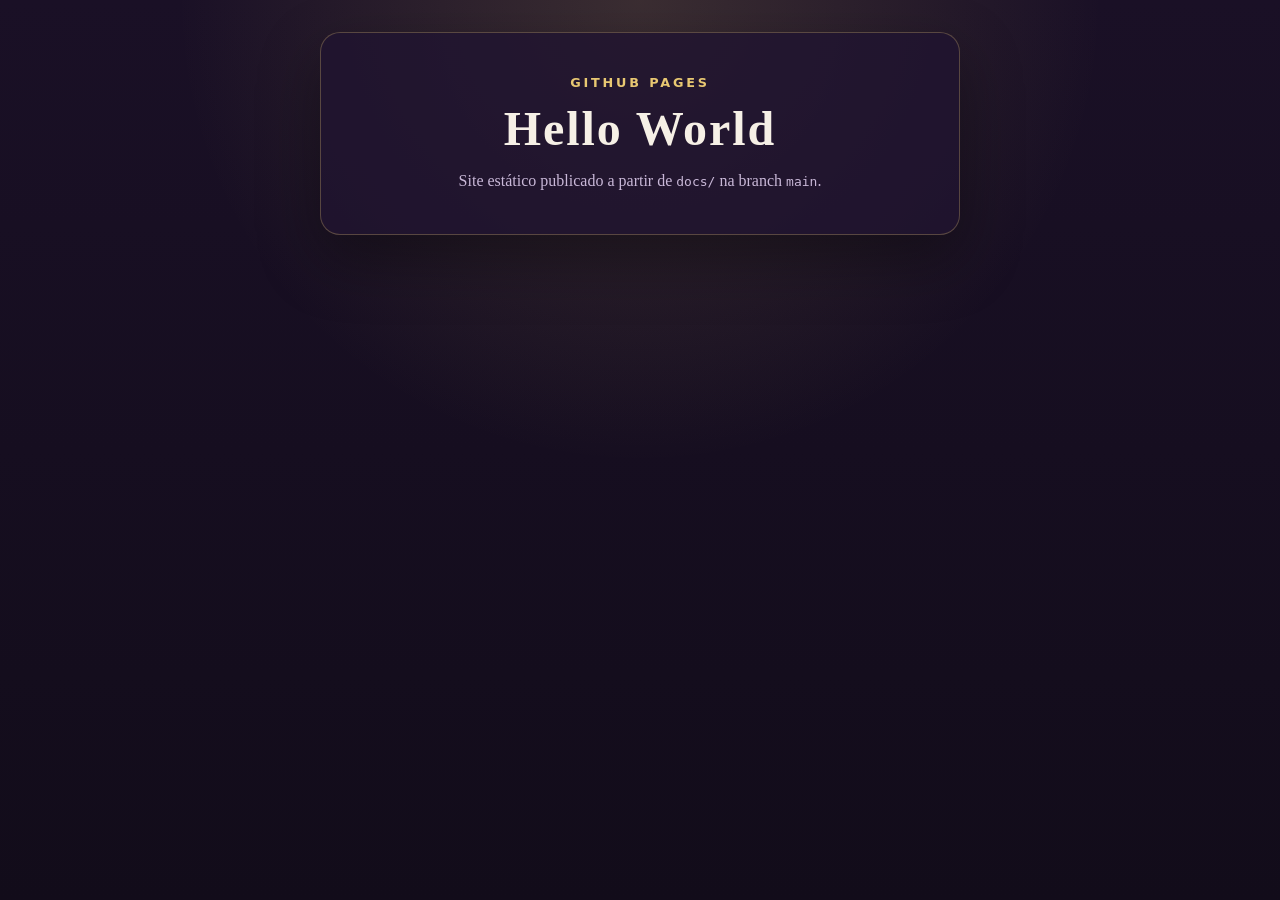
==== docs/index.html @ fb491522 "Add GitHub Pages hello world from docs/. Publish a static site from the docs folder so GitHub Pages " ====
<!DOCTYPE html>
<html lang="pt-BR">
  <head>
    <meta charset="utf-8" />
    <meta name="viewport" content="width=device-width, initial-scale=1" />
    <meta name="description" content="Hello World publicado no GitHub Pages." />
    <title>Hello World · Tarot</title>
    <link rel="stylesheet" href="styles.css" />
  </head>
  <body>
    <main>
      <p class="eyebrow">GitHub Pages</p>
      <h1>Hello World</h1>
      <p>Site estático publicado a partir de <code>docs/</code> na branch <code>main</code>.</p>
    </main>
  </body>
</html>
---- docs/styles.css ----
:root {
  color-scheme: dark;
  --bg: #120c1a;
  --bg-card: rgba(32, 20, 48, 0.82);
  --text: #f6f0e6;
  --muted: #c9b8d8;
  --accent: #e8c872;
  --line: rgba(232, 200, 114, 0.28);
}

* {
  box-sizing: border-box;
}

html,
body {
  margin: 0;
  min-height: 100%;
}

body {
  display: grid;
  place-items: center;
  padding: 2rem 1.25rem;
  font-family: Georgia, "Times New Roman", serif;
  color: var(--text);
  background:
    radial-gradient(circle at top, rgba(232, 200, 114, 0.16), transparent 42%),
    linear-gradient(180deg, #1a1026 0%, var(--bg) 100%);
}

main {
  width: min(40rem, 100%);
  padding: 2.5rem 2rem;
  text-align: center;
  background: var(--bg-card);
  border: 1px solid var(--line);
  border-radius: 1.25rem;
  box-shadow: 0 24px 60px rgba(0, 0, 0, 0.35);
}

p {
  margin: 0.75rem 0 0;
  color: var(--muted);
  line-height: 1.6;
}

h1 {
  margin: 0.5rem 0 0;
  font-size: clamp(2rem, 6vw, 3rem);
  letter-spacing: 0.04em;
}

.eyebrow {
  margin: 0;
  font-family: system-ui, sans-serif;
  font-size: 0.8rem;
  font-weight: 600;
  letter-spacing: 0.22em;
  text-transform: uppercase;
  color: var(--accent);
}

a {
  color: var(--accent);
}
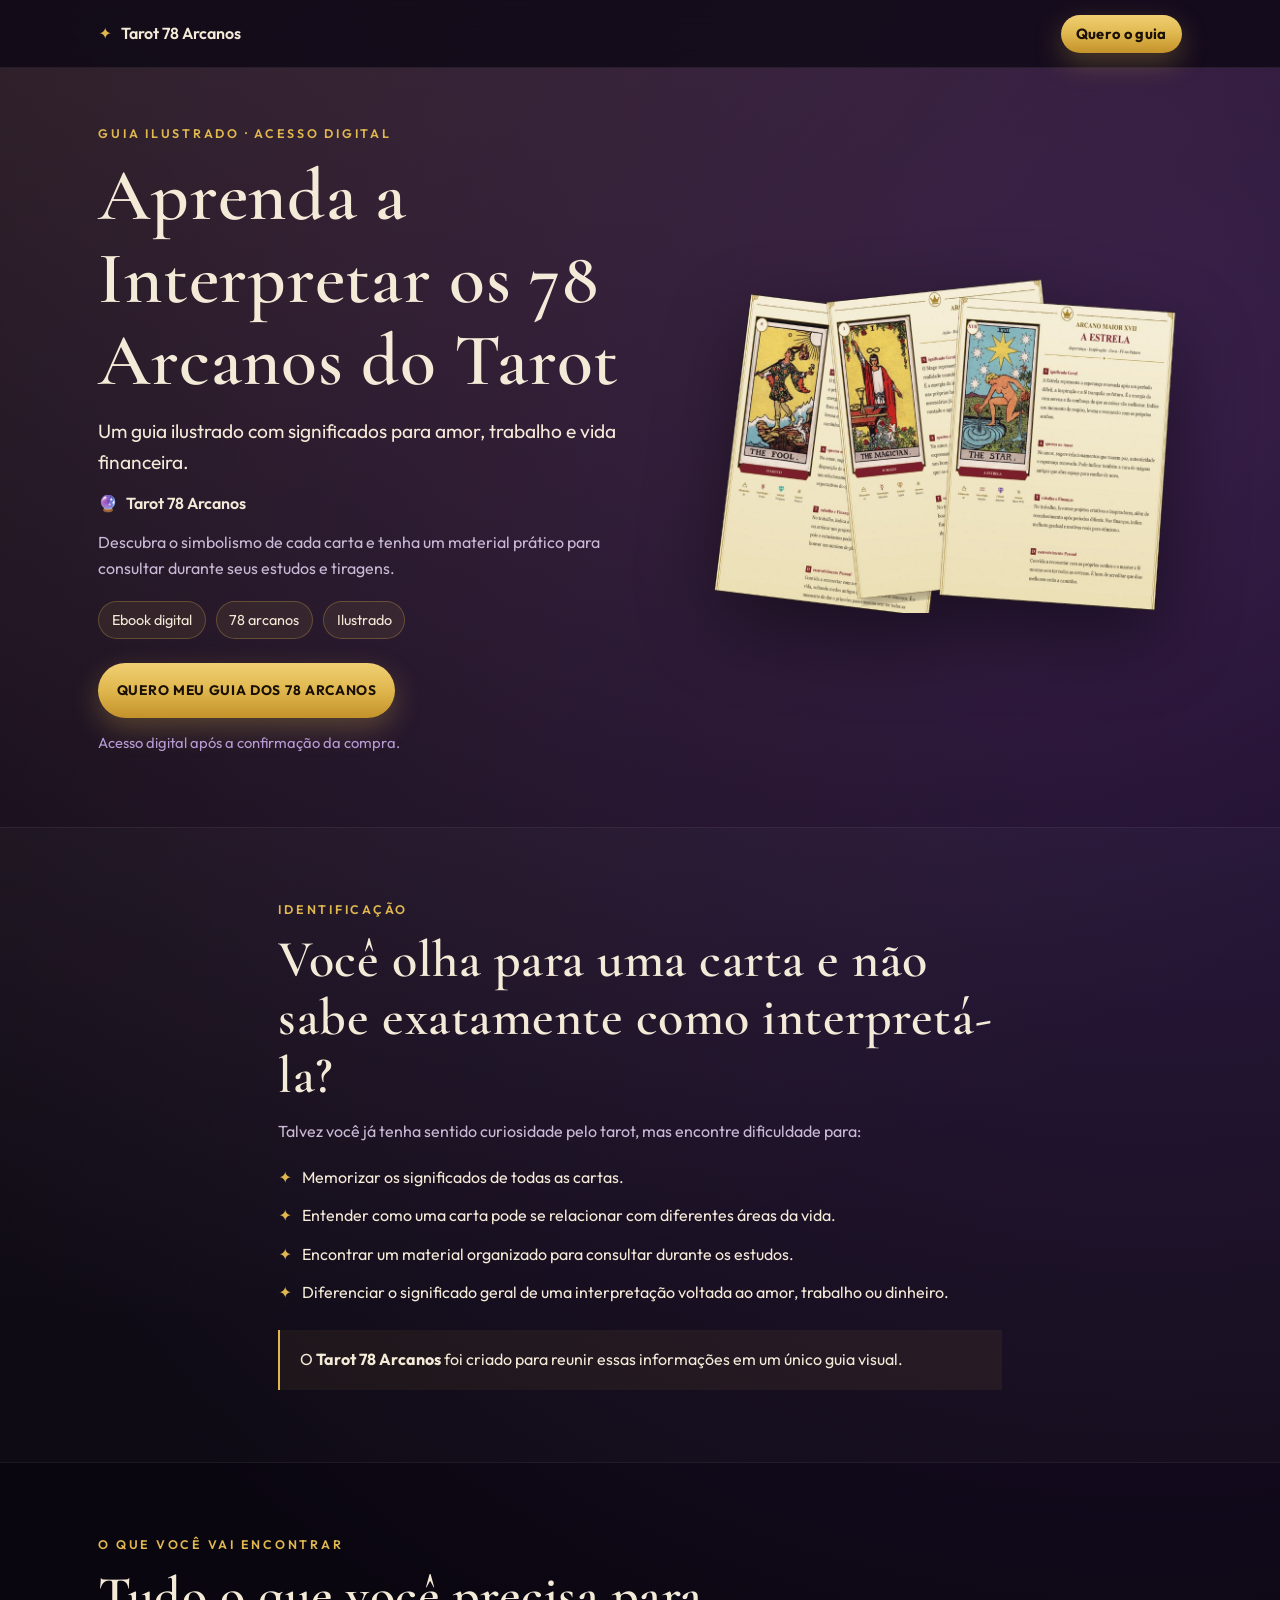
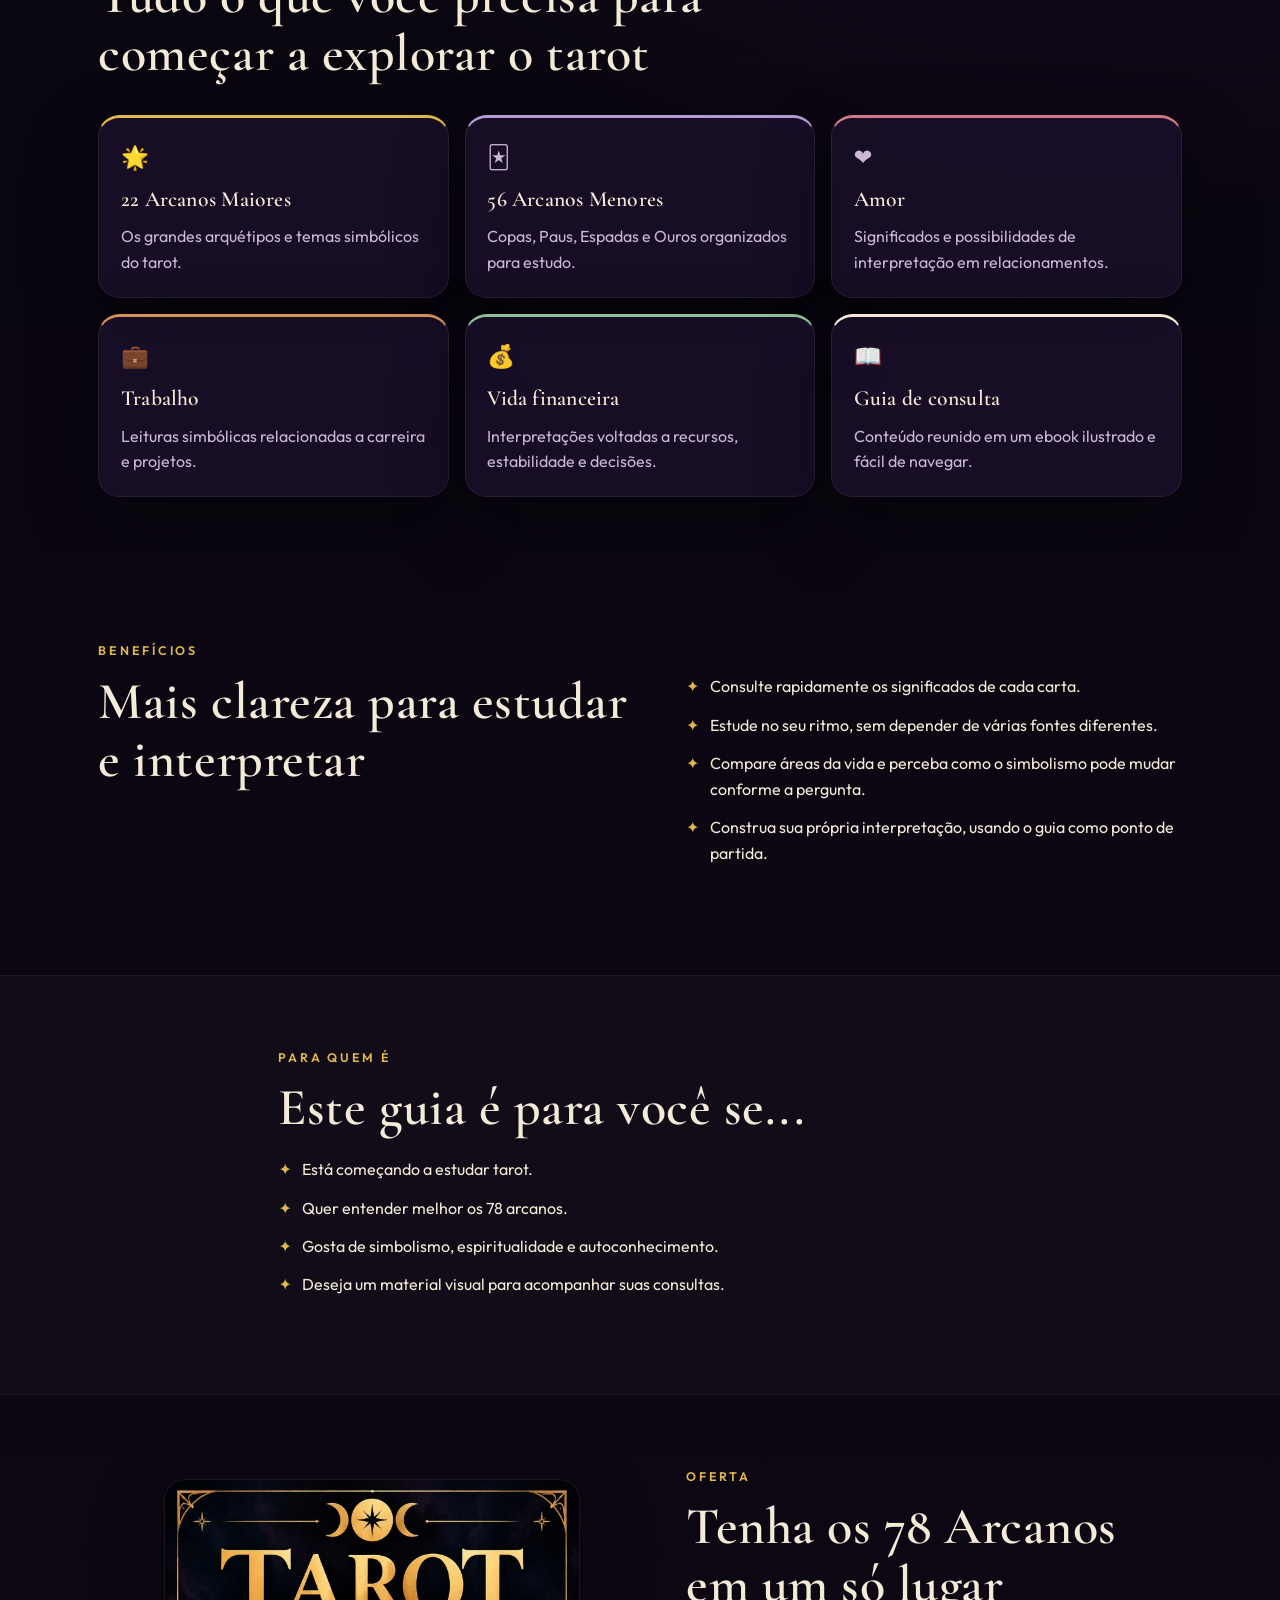
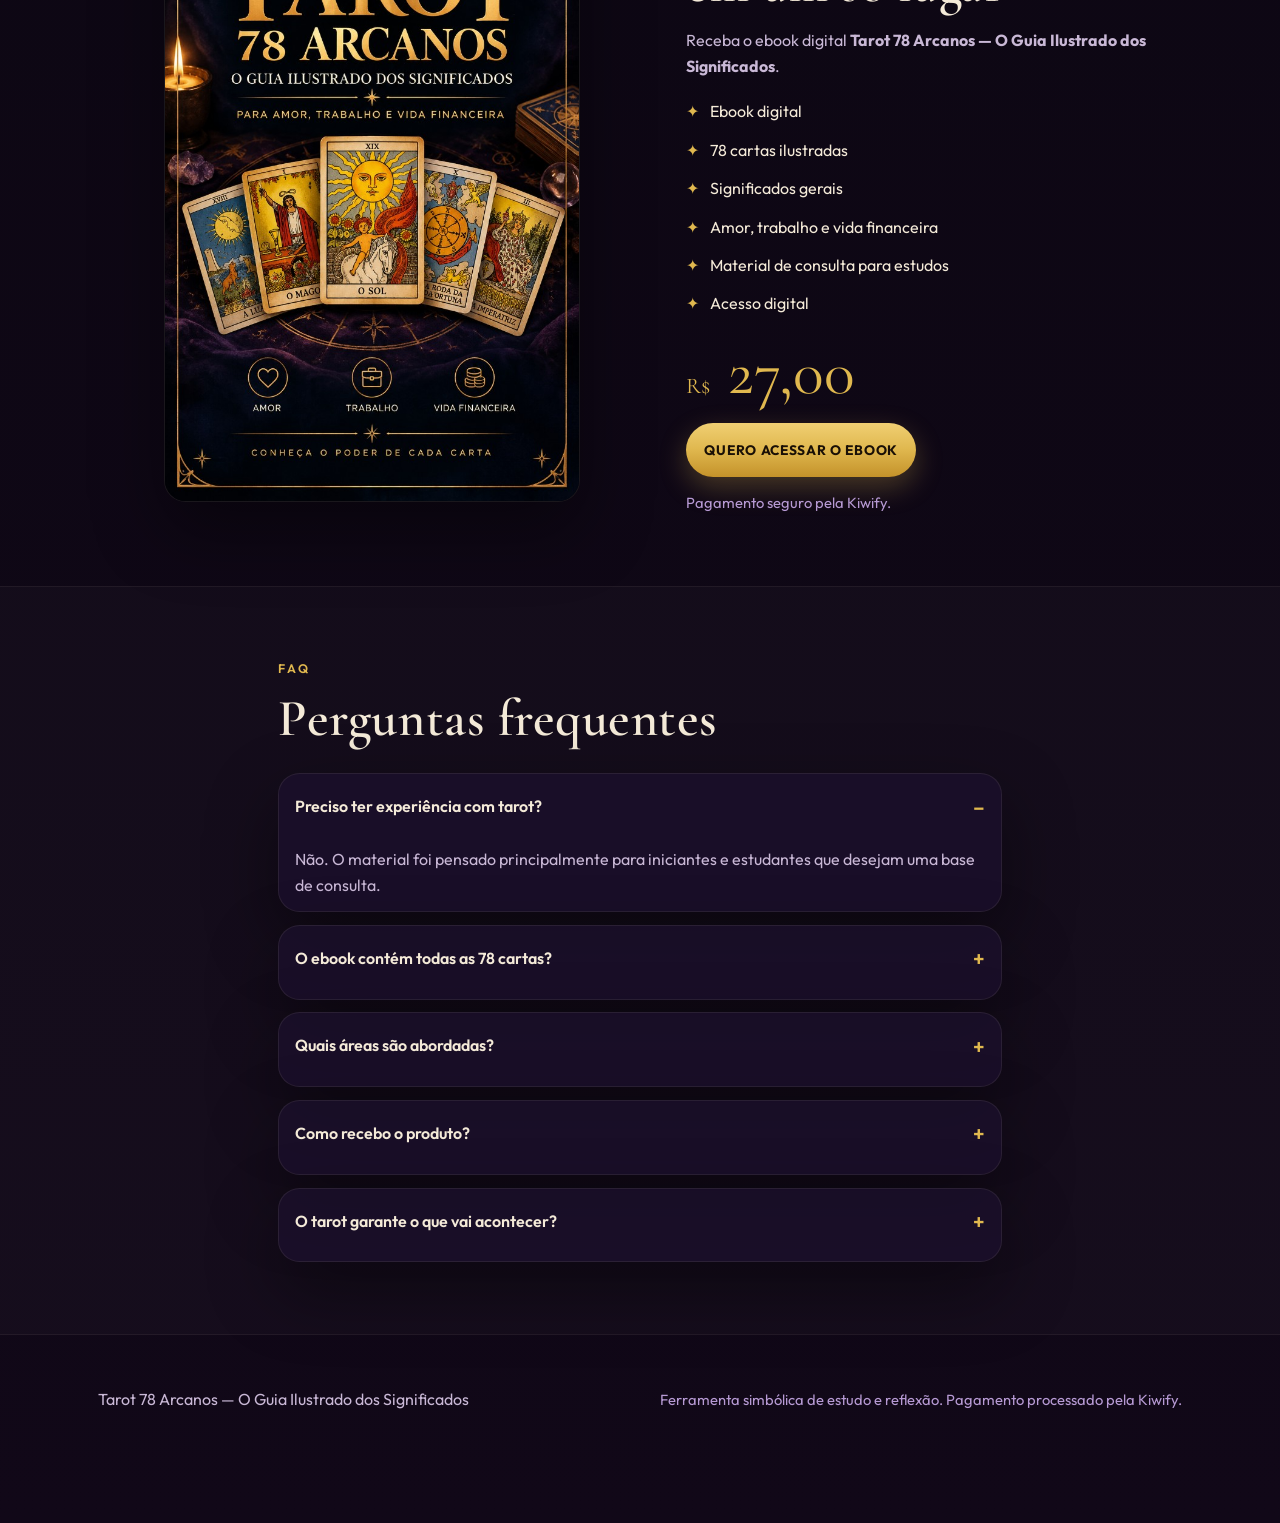
==== commit 15c1467a: "Add product photos, set the price to R$ 27,00, and wire Kiwify checkout. The landing now shows the g" ====
--- a/docs/index.html
+++ b/docs/index.html
@@ -3,15 +3,259 @@
   <head>
     <meta charset="utf-8" />
     <meta name="viewport" content="width=device-width, initial-scale=1" />
-    <meta name="description" content="Hello World publicado no GitHub Pages." />
-    <title>Hello World · Tarot</title>
+    <meta
+      name="description"
+      content="Ebook ilustrado Tarot 78 Arcanos: significados para amor, trabalho e vida financeira. Acesso digital após a compra."
+    />
+    <meta property="og:title" content="Tarot 78 Arcanos — O Guia Ilustrado dos Significados" />
+    <meta
+      property="og:description"
+      content="Aprenda a interpretar os 78 arcanos do tarot com um guia visual para amor, trabalho e vida financeira."
+    />
+    <meta property="og:type" content="website" />
+    <meta property="og:image" content="images/capa.jpg" />
+    <title>Tarot 78 Arcanos — O Guia Ilustrado dos Significados</title>
+    <link rel="icon" href="favicon.svg" type="image/svg+xml" />
+    <link rel="preconnect" href="https://fonts.googleapis.com" />
+    <link rel="preconnect" href="https://fonts.gstatic.com" crossorigin />
+    <link
+      href="https://fonts.googleapis.com/css2?family=Cormorant+Garamond:ital,wght@0,500;0,600;0,700;1,500&family=Outfit:wght@400;500;600;700&display=swap"
+      rel="stylesheet"
+    />
     <link rel="stylesheet" href="styles.css" />
   </head>
   <body>
-    <main>
-      <p class="eyebrow">GitHub Pages</p>
-      <h1>Hello World</h1>
-      <p>Site estático publicado a partir de <code>docs/</code> na branch <code>main</code>.</p>
+    <a class="skip-link" href="#conteudo">Pular para o conteúdo</a>
+
+    <header class="site-header">
+      <div class="wrap header-inner">
+        <a class="brand" href="#topo">
+          <span class="brand-mark" aria-hidden="true">✦</span>
+          Tarot 78 Arcanos
+        </a>
+        <a class="btn btn-sm" data-checkout href="https://pay.kiwify.com.br/nUuGYq7">Quero o guia</a>
+      </div>
+    </header>
+
+    <main id="conteudo">
+      <section class="hero" id="topo">
+        <div class="wrap hero-grid">
+          <div class="hero-copy">
+            <p class="eyebrow">Guia ilustrado · Acesso digital</p>
+            <h1>Aprenda a Interpretar os 78 Arcanos do Tarot</h1>
+            <p class="lede">
+              Um guia ilustrado com significados para amor, trabalho e vida financeira.
+            </p>
+            <p class="hero-kicker">
+              <span aria-hidden="true">🔮</span> Tarot 78 Arcanos
+            </p>
+            <p>
+              Descubra o simbolismo de cada carta e tenha um material prático para consultar
+              durante seus estudos e tiragens.
+            </p>
+            <ul class="chips" aria-label="O que está incluído">
+              <li>Ebook digital</li>
+              <li>78 arcanos</li>
+              <li>Ilustrado</li>
+            </ul>
+            <a class="btn btn-lg" data-checkout href="https://pay.kiwify.com.br/nUuGYq7">Quero meu guia dos 78 arcanos</a>
+            <p class="fine-print">Acesso digital após a confirmação da compra.</p>
+          </div>
+
+          <div class="hero-visual">
+            <img
+              class="hero-photo"
+              src="images/guia-cartas.png"
+              alt="Páginas do guia com O Louco, O Mago e A Estrela sobrepostas"
+              width="1024"
+              height="716"
+            />
+          </div>
+        </div>
+      </section>
+
+      <section class="section identify" id="identificacao">
+        <div class="wrap narrow">
+          <p class="eyebrow">Identificação</p>
+          <h2>Você olha para uma carta e não sabe exatamente como interpretá-la?</h2>
+          <p>
+            Talvez você já tenha sentido curiosidade pelo tarot, mas encontre dificuldade para:
+          </p>
+          <ul class="pain-list">
+            <li>Memorizar os significados de todas as cartas.</li>
+            <li>Entender como uma carta pode se relacionar com diferentes áreas da vida.</li>
+            <li>Encontrar um material organizado para consultar durante os estudos.</li>
+            <li>
+              Diferenciar o significado geral de uma interpretação voltada ao amor, trabalho ou
+              dinheiro.
+            </li>
+          </ul>
+          <p class="closing">
+            O <strong>Tarot 78 Arcanos</strong> foi criado para reunir essas informações em um
+            único guia visual.
+          </p>
+        </div>
+      </section>
+
+      <section class="section contents" id="conteudo-ebook">
+        <div class="wrap">
+          <div class="section-head">
+            <p class="eyebrow">O que você vai encontrar</p>
+            <h2>Tudo o que você precisa para começar a explorar o tarot</h2>
+          </div>
+          <div class="feature-grid">
+            <article class="feature gold">
+              <p class="feature-icon" aria-hidden="true">🌟</p>
+              <h3>22 Arcanos Maiores</h3>
+              <p>Os grandes arquétipos e temas simbólicos do tarot.</p>
+            </article>
+            <article class="feature violet">
+              <p class="feature-icon" aria-hidden="true">🃏</p>
+              <h3>56 Arcanos Menores</h3>
+              <p>Copas, Paus, Espadas e Ouros organizados para estudo.</p>
+            </article>
+            <article class="feature rose">
+              <p class="feature-icon" aria-hidden="true">❤️</p>
+              <h3>Amor</h3>
+              <p>Significados e possibilidades de interpretação em relacionamentos.</p>
+            </article>
+            <article class="feature copper">
+              <p class="feature-icon" aria-hidden="true">💼</p>
+              <h3>Trabalho</h3>
+              <p>Leituras simbólicas relacionadas a carreira e projetos.</p>
+            </article>
+            <article class="feature sage">
+              <p class="feature-icon" aria-hidden="true">💰</p>
+              <h3>Vida financeira</h3>
+              <p>Interpretações voltadas a recursos, estabilidade e decisões.</p>
+            </article>
+            <article class="feature ivory">
+              <p class="feature-icon" aria-hidden="true">📖</p>
+              <h3>Guia de consulta</h3>
+              <p>Conteúdo reunido em um ebook ilustrado e fácil de navegar.</p>
+            </article>
+          </div>
+        </div>
+      </section>
+
+      <section class="section benefits" id="beneficios">
+        <div class="wrap split">
+          <div>
+            <p class="eyebrow">Benefícios</p>
+            <h2>Mais clareza para estudar e interpretar</h2>
+          </div>
+          <ul class="benefit-list">
+            <li>Consulte rapidamente os significados de cada carta.</li>
+            <li>Estude no seu ritmo, sem depender de várias fontes diferentes.</li>
+            <li>
+              Compare áreas da vida e perceba como o simbolismo pode mudar conforme a pergunta.
+            </li>
+            <li>Construa sua própria interpretação, usando o guia como ponto de partida.</li>
+          </ul>
+        </div>
+      </section>
+
+      <section class="section audience" id="para-quem">
+        <div class="wrap narrow">
+          <p class="eyebrow">Para quem é</p>
+          <h2>Este guia é para você se...</h2>
+          <ul class="audience-list">
+            <li>Está começando a estudar tarot.</li>
+            <li>Quer entender melhor os 78 arcanos.</li>
+            <li>Gosta de simbolismo, espiritualidade e autoconhecimento.</li>
+            <li>Deseja um material visual para acompanhar suas consultas.</li>
+          </ul>
+        </div>
+      </section>
+
+      <section class="section offer" id="oferta">
+        <div class="wrap offer-grid">
+          <div class="cover">
+            <img
+              class="cover-photo"
+              src="images/capa.jpg"
+              alt="Capa do ebook Tarot 78 Arcanos — O Guia Ilustrado dos Significados"
+              width="682"
+              height="1024"
+            />
+          </div>
+          <div class="offer-copy">
+            <p class="eyebrow">Oferta</p>
+            <h2>Tenha os 78 Arcanos em um só lugar</h2>
+            <p>
+              Receba o ebook digital <strong>Tarot 78 Arcanos — O Guia Ilustrado dos Significados</strong>.
+            </p>
+            <ul class="offer-points">
+              <li>Ebook digital</li>
+              <li>78 cartas ilustradas</li>
+              <li>Significados gerais</li>
+              <li>Amor, trabalho e vida financeira</li>
+              <li>Material de consulta para estudos</li>
+              <li>Acesso digital</li>
+            </ul>
+            <p class="price"><span>R$</span> 27,00</p>
+            <a class="btn btn-lg" data-checkout href="https://pay.kiwify.com.br/nUuGYq7">Quero acessar o ebook</a>
+            <p class="fine-print">Pagamento seguro pela Kiwify.</p>
+          </div>
+        </div>
+      </section>
+
+      <section class="section faq" id="faq">
+        <div class="wrap narrow">
+          <p class="eyebrow">FAQ</p>
+          <h2>Perguntas frequentes</h2>
+          <div class="faq-list">
+            <details open>
+              <summary>Preciso ter experiência com tarot?</summary>
+              <p>
+                Não. O material foi pensado principalmente para iniciantes e estudantes que
+                desejam uma base de consulta.
+              </p>
+            </details>
+            <details>
+              <summary>O ebook contém todas as 78 cartas?</summary>
+              <p>
+                Sim. A proposta é reunir os 22 Arcanos Maiores e os 56 Arcanos Menores, com
+                ilustrações e significados organizados.
+              </p>
+            </details>
+            <details>
+              <summary>Quais áreas são abordadas?</summary>
+              <p>Amor e relacionamentos, trabalho e carreira, e vida financeira.</p>
+            </details>
+            <details>
+              <summary>Como recebo o produto?</summary>
+              <p>
+                O produto é digital. Após a confirmação do pagamento, o acesso é disponibilizado
+                pela Kiwify.
+              </p>
+            </details>
+            <details>
+              <summary>O tarot garante o que vai acontecer?</summary>
+              <p>
+                Não. O tarot é uma ferramenta simbólica de reflexão e interpretação, não uma
+                garantia de acontecimentos futuros.
+              </p>
+            </details>
+          </div>
+        </div>
+      </section>
     </main>
+
+    <footer class="site-footer">
+      <div class="wrap footer-inner">
+        <p>Tarot 78 Arcanos — O Guia Ilustrado dos Significados</p>
+        <p class="fine-print">
+          Ferramenta simbólica de estudo e reflexão. Pagamento processado pela Kiwify.
+        </p>
+      </div>
+    </footer>
+
+    <div class="mobile-cta">
+      <a class="btn" data-checkout href="https://pay.kiwify.com.br/nUuGYq7">Quero o ebook · R$ 27,00</a>
+    </div>
+
+    <script src="config.js"></script>
+    <script src="script.js"></script>
   </body>
 </html>
--- a/docs/styles.css
+++ b/docs/styles.css
@@ -1,66 +1,490 @@
 :root {
   color-scheme: dark;
-  --bg: #120c1a;
-  --bg-card: rgba(32, 20, 48, 0.82);
-  --text: #f6f0e6;
-  --muted: #c9b8d8;
-  --accent: #e8c872;
-  --line: rgba(232, 200, 114, 0.28);
+  --night: #09060f;
+  --plum: #160b22;
+  --violet: #3a1d5c;
+  --orchid: #b79ad4;
+  --gold: #e0b84f;
+  --gold-deep: #c4922a;
+  --ivory: #f4ead8;
+  --mist: #c9b8d6;
+  --rose: #d07a88;
+  --copper: #d3925a;
+  --sage: #8fbf9a;
+  --line: rgba(224, 184, 79, 0.28);
+  --card: rgba(28, 16, 44, 0.78);
+  --shadow: 0 28px 70px rgba(0, 0, 0, 0.42);
+  --radius: 1.35rem;
+  --header: 4.25rem;
 }
 
 * {
   box-sizing: border-box;
 }
 
-html,
+html {
+  scroll-behavior: smooth;
+  overflow-x: hidden;
+}
+
 body {
   margin: 0;
-  min-height: 100%;
-}
-
-body {
+  overflow-x: hidden;
+  font-family: Outfit, system-ui, sans-serif;
+  color: var(--ivory);
+  background:
+    radial-gradient(circle at 12% -10%, rgba(224, 184, 79, 0.16), transparent 34%),
+    radial-gradient(circle at 90% 8%, rgba(88, 42, 128, 0.45), transparent 32%),
+    linear-gradient(180deg, #140b1f 0%, var(--night) 28%, #110818 100%);
+  line-height: 1.6;
+}
+
+img,
+svg {
+  display: block;
+  max-width: 100%;
+}
+
+a {
+  color: var(--gold);
+}
+
+h1,
+h2,
+h3 {
+  font-family: "Cormorant Garamond", Georgia, serif;
+  line-height: 1.12;
+  letter-spacing: 0.01em;
+  margin: 0;
+  overflow-wrap: break-word;
+}
+
+h1 {
+  font-size: clamp(2.1rem, 8vw, 4.6rem);
+  font-weight: 600;
+}
+
+h2 {
+  font-size: clamp(2rem, 5vw, 3.25rem);
+  font-weight: 600;
+}
+
+h3 {
+  font-size: 1.35rem;
+  font-weight: 600;
+}
+
+p {
+  margin: 0.85rem 0 0;
+  color: var(--mist);
+  overflow-wrap: break-word;
+}
+
+.skip-link {
+  position: absolute;
+  left: 1rem;
+  top: -4rem;
+  z-index: 20;
+  padding: 0.6rem 0.9rem;
+  background: var(--gold);
+  color: var(--night);
+  text-decoration: none;
+  border-radius: 0.5rem;
+}
+
+.skip-link:focus {
+  top: 1rem;
+}
+
+.wrap {
+  width: min(1120px, 100%);
+  margin: 0 auto;
+  padding-inline: 1.15rem;
+}
+
+.narrow {
+  width: min(760px, 100%);
+}
+
+.eyebrow {
+  margin: 0 0 0.7rem;
+  color: var(--gold);
+  font-size: 0.78rem;
+  font-weight: 600;
+  letter-spacing: 0.22em;
+  text-transform: uppercase;
+}
+
+.site-header {
+  position: sticky;
+  top: 0;
+  z-index: 10;
+  height: var(--header);
+  border-bottom: 1px solid rgba(244, 234, 216, 0.08);
+  background: rgba(12, 7, 20, 0.78);
+  backdrop-filter: blur(16px);
+}
+
+.site-header.is-scrolled {
+  box-shadow: 0 12px 32px rgba(0, 0, 0, 0.28);
+}
+
+.header-inner,
+.footer-inner {
+  display: flex;
+  align-items: center;
+  justify-content: space-between;
+  gap: 1rem;
+  height: var(--header);
+}
+
+.brand {
+  display: flex;
+  align-items: center;
+  gap: 0.55rem;
+  color: var(--ivory);
+  text-decoration: none;
+  font-weight: 600;
+}
+
+.brand-mark {
+  color: var(--gold);
+}
+
+.btn {
+  display: inline-flex;
+  align-items: center;
+  justify-content: center;
+  min-height: 3rem;
+  min-width: 0;
+  max-width: 100%;
+  padding: 0.85rem 1.35rem;
+  border: 0;
+  border-radius: 999px;
+  background: linear-gradient(180deg, #f0cf73 0%, var(--gold) 48%, var(--gold-deep) 100%);
+  color: #1a1006;
+  font: inherit;
+  font-weight: 700;
+  letter-spacing: 0.02em;
+  text-decoration: none;
+  text-align: center;
+  white-space: normal;
+  box-shadow: 0 10px 28px rgba(224, 184, 79, 0.28);
+  transition: transform 0.2s ease, filter 0.2s ease;
+}
+
+.btn:hover {
+  transform: translateY(-1px);
+  filter: brightness(1.05);
+}
+
+.btn:focus-visible {
+  outline: 2px solid var(--ivory);
+  outline-offset: 3px;
+}
+
+.btn-sm {
+  min-height: 2.4rem;
+  padding: 0.45rem 0.95rem;
+  font-size: 0.92rem;
+}
+
+.btn-lg {
+  min-height: 3.4rem;
+  padding: 1rem 1.15rem;
+  width: fit-content;
+  max-width: 100%;
+  text-transform: uppercase;
+  font-size: 0.86rem;
+  letter-spacing: 0.05em;
+}
+
+.hero {
+  padding: 3.5rem 0 4.5rem;
+}
+
+.hero-grid,
+.offer-grid,
+.split {
+  display: grid;
+  gap: 2.5rem;
+  min-width: 0;
+}
+
+.hero-copy,
+.hero-visual,
+.offer-copy,
+.cover {
+  min-width: 0;
+  max-width: 100%;
+}
+
+.hero-kicker {
+  display: flex;
+  align-items: center;
+  gap: 0.45rem;
+  color: var(--ivory);
+  font-weight: 600;
+}
+
+.lede {
+  font-size: 1.2rem;
+  color: var(--ivory);
+}
+
+.chips,
+.pain-list,
+.benefit-list,
+.audience-list,
+.offer-points {
+  margin: 1.25rem 0 1.5rem;
+  padding: 0;
+  list-style: none;
+}
+
+.chips {
+  display: flex;
+  flex-wrap: wrap;
+  gap: 0.6rem;
+}
+
+.chips li {
+  padding: 0.4rem 0.8rem;
+  border: 1px solid var(--line);
+  border-radius: 999px;
+  color: var(--ivory);
+  background: rgba(224, 184, 79, 0.08);
+  font-size: 0.9rem;
+}
+
+.fine-print {
+  color: var(--orchid);
+  font-size: 0.92rem;
+}
+
+.hero-visual {
   display: grid;
   place-items: center;
-  padding: 2rem 1.25rem;
-  font-family: Georgia, "Times New Roman", serif;
-  color: var(--text);
-  background:
-    radial-gradient(circle at top, rgba(232, 200, 114, 0.16), transparent 42%),
-    linear-gradient(180deg, #1a1026 0%, var(--bg) 100%);
-}
-
-main {
+  width: 100%;
+}
+
+.hero-photo {
   width: min(40rem, 100%);
-  padding: 2.5rem 2rem;
-  text-align: center;
-  background: var(--bg-card);
-  border: 1px solid var(--line);
-  border-radius: 1.25rem;
-  box-shadow: 0 24px 60px rgba(0, 0, 0, 0.35);
-}
-
-p {
-  margin: 0.75rem 0 0;
-  color: var(--muted);
-  line-height: 1.6;
-}
-
-h1 {
-  margin: 0.5rem 0 0;
-  font-size: clamp(2rem, 6vw, 3rem);
-  letter-spacing: 0.04em;
-}
-
-.eyebrow {
-  margin: 0;
-  font-family: system-ui, sans-serif;
-  font-size: 0.8rem;
-  font-weight: 600;
-  letter-spacing: 0.22em;
-  text-transform: uppercase;
-  color: var(--accent);
-}
-
-a {
-  color: var(--accent);
-}
+  height: auto;
+  filter: drop-shadow(0 28px 40px rgba(0, 0, 0, 0.45));
+}
+
+.section {
+  padding: 4.5rem 0;
+}
+
+.section-head {
+  width: min(720px, 100%);
+  margin-bottom: 2rem;
+}
+
+.identify,
+.audience,
+.faq {
+  background: rgba(255, 255, 255, 0.02);
+  border-block: 1px solid rgba(244, 234, 216, 0.06);
+}
+
+.pain-list li,
+.benefit-list li,
+.audience-list li,
+.offer-points li {
+  position: relative;
+  padding-left: 1.5rem;
+  margin: 0.8rem 0;
+}
+
+.pain-list li::before,
+.benefit-list li::before,
+.audience-list li::before,
+.offer-points li::before {
+  content: "✦";
+  position: absolute;
+  left: 0;
+  color: var(--gold);
+}
+
+.closing {
+  padding: 1.1rem 1.2rem;
+  border-left: 2px solid var(--gold);
+  background: rgba(224, 184, 79, 0.06);
+  color: var(--ivory);
+}
+
+.feature-grid {
+  display: grid;
+  grid-template-columns: repeat(3, 1fr);
+  gap: 1rem;
+}
+
+.feature,
+.cover,
+details {
+  background: var(--card);
+  border: 1px solid rgba(244, 234, 216, 0.08);
+  border-radius: var(--radius);
+  box-shadow: var(--shadow);
+}
+
+.feature {
+  padding: 1.35rem;
+}
+
+.feature-icon {
+  margin: 0 0 0.7rem;
+  font-size: 1.4rem;
+}
+
+.feature.gold { border-top: 3px solid var(--gold); }
+.feature.violet { border-top: 3px solid var(--orchid); }
+.feature.rose { border-top: 3px solid var(--rose); }
+.feature.copper { border-top: 3px solid var(--copper); }
+.feature.sage { border-top: 3px solid var(--sage); }
+.feature.ivory { border-top: 3px solid var(--ivory); }
+
+.cover {
+  overflow: hidden;
+  width: min(26rem, 100%);
+  justify-self: center;
+  padding: 0;
+  background: #07040c;
+}
+
+.cover-photo {
+  width: 100%;
+  height: auto;
+}
+
+.price {
+  margin: 0.4rem 0 1.1rem;
+  color: var(--gold);
+  font-family: "Cormorant Garamond", Georgia, serif;
+  font-size: 4rem;
+  line-height: 1;
+}
+
+.price span {
+  font-size: 1.4rem;
+  margin-right: 0.2rem;
+}
+
+.faq-list {
+  display: grid;
+  gap: 0.8rem;
+  margin-top: 1.5rem;
+}
+
+details {
+  padding: 0.35rem 1rem 0.8rem;
+}
+
+summary {
+  cursor: pointer;
+  display: flex;
+  align-items: center;
+  justify-content: space-between;
+  gap: 1rem;
+  list-style: none;
+  padding: 0.9rem 0;
+  font-weight: 600;
+}
+
+summary::after {
+  content: "+";
+  color: var(--gold);
+  font-size: 1.3rem;
+  line-height: 1;
+}
+
+details[open] summary::after {
+  content: "–";
+}
+
+summary::-webkit-details-marker {
+  display: none;
+}
+
+.site-footer {
+  padding: 1.5rem 0 6rem;
+  color: var(--orchid);
+}
+
+.mobile-cta {
+  position: sticky;
+  bottom: 0;
+  display: none;
+  padding: 0.8rem 1rem calc(0.8rem + env(safe-area-inset-bottom));
+  background: rgba(9, 6, 15, 0.92);
+  border-top: 1px solid var(--line);
+  backdrop-filter: blur(16px);
+}
+
+.mobile-cta .btn {
+  width: 100%;
+}
+
+@media (min-width: 860px) {
+  .hero-grid,
+  .offer-grid,
+  .split {
+    grid-template-columns: 1.05fr 0.95fr;
+    align-items: start;
+  }
+
+  .hero-grid,
+  .offer-grid {
+    align-items: center;
+  }
+}
+
+@media (max-width: 860px) {
+  .eyebrow {
+    letter-spacing: 0.12em;
+  }
+
+  h1 {
+    font-size: clamp(1.9rem, 9vw, 2.5rem);
+  }
+
+  .lede {
+    font-size: 1.05rem;
+  }
+
+  .feature-grid {
+    grid-template-columns: 1fr;
+  }
+
+  .header-inner .btn-sm {
+    display: none;
+  }
+
+  .btn-lg {
+    display: flex;
+    width: 100%;
+    font-size: 0.82rem;
+    letter-spacing: 0.04em;
+  }
+
+  .mobile-cta {
+    display: block;
+  }
+
+  .site-footer {
+    padding-bottom: 7rem;
+  }
+}
+
+@media (prefers-reduced-motion: reduce) {
+  html {
+    scroll-behavior: auto;
+  }
+
+  .btn {
+    transition: none;
+  }
+}
